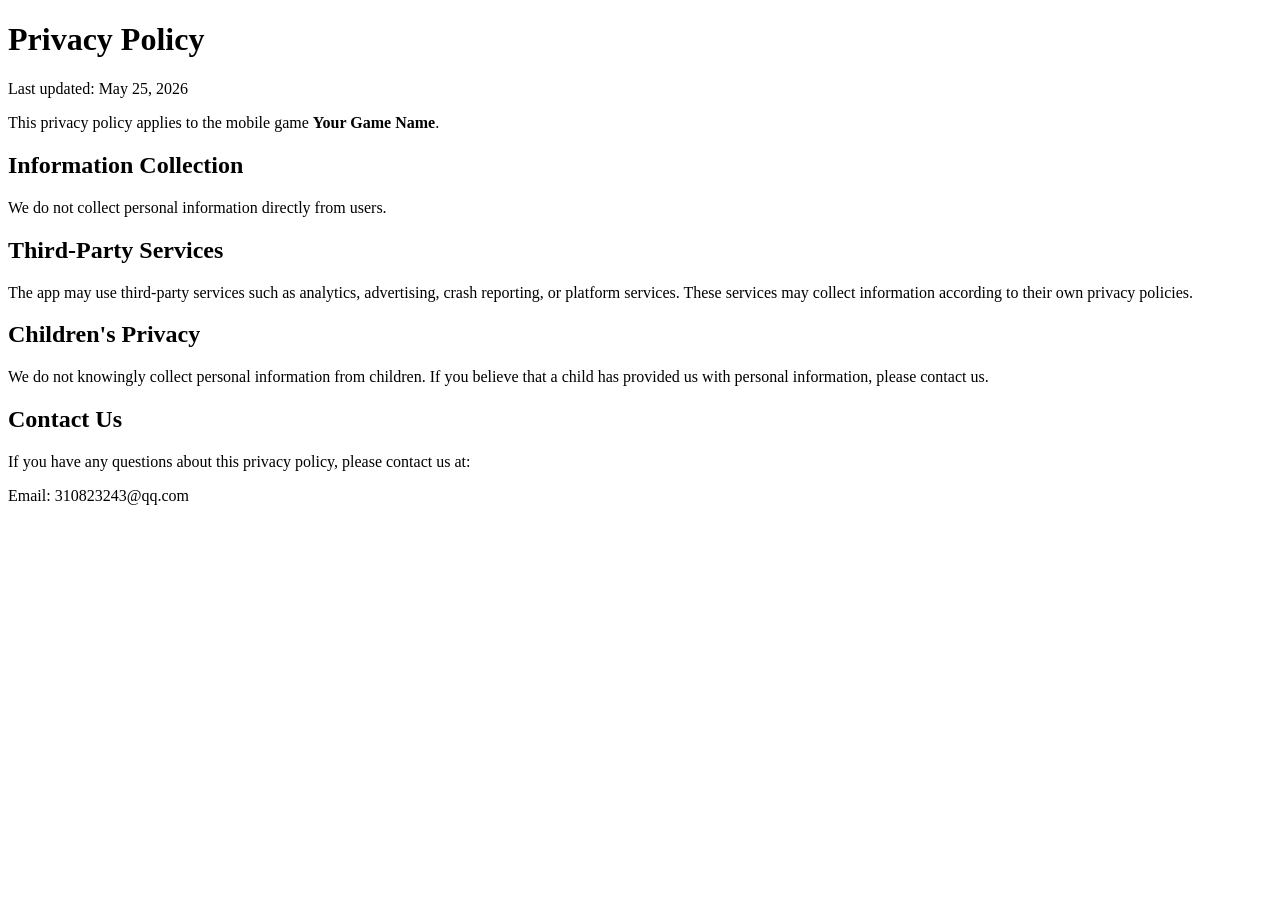
==== privacy.html @ 1fad4ace "Create privacy.html" ====
<!doctype html>
<html>
<head>
  <meta charset="utf-8">
  <title>Privacy Policy</title>
</head>
<body>
  <h1>Privacy Policy</h1>

  <p>Last updated: May 25, 2026</p>

  <p>This privacy policy applies to the mobile game <strong>Your Game Name</strong>.</p>

  <h2>Information Collection</h2>
  <p>We do not collect personal information directly from users.</p>

  <h2>Third-Party Services</h2>
  <p>The app may use third-party services such as analytics, advertising, crash reporting, or platform services. These services may collect information according to their own privacy policies.</p>

  <h2>Children's Privacy</h2>
  <p>We do not knowingly collect personal information from children. If you believe that a child has provided us with personal information, please contact us.</p>

  <h2>Contact Us</h2>
  <p>If you have any questions about this privacy policy, please contact us at:</p>
  <p>Email: 310823243@qq.com</p>
</body>
</html>
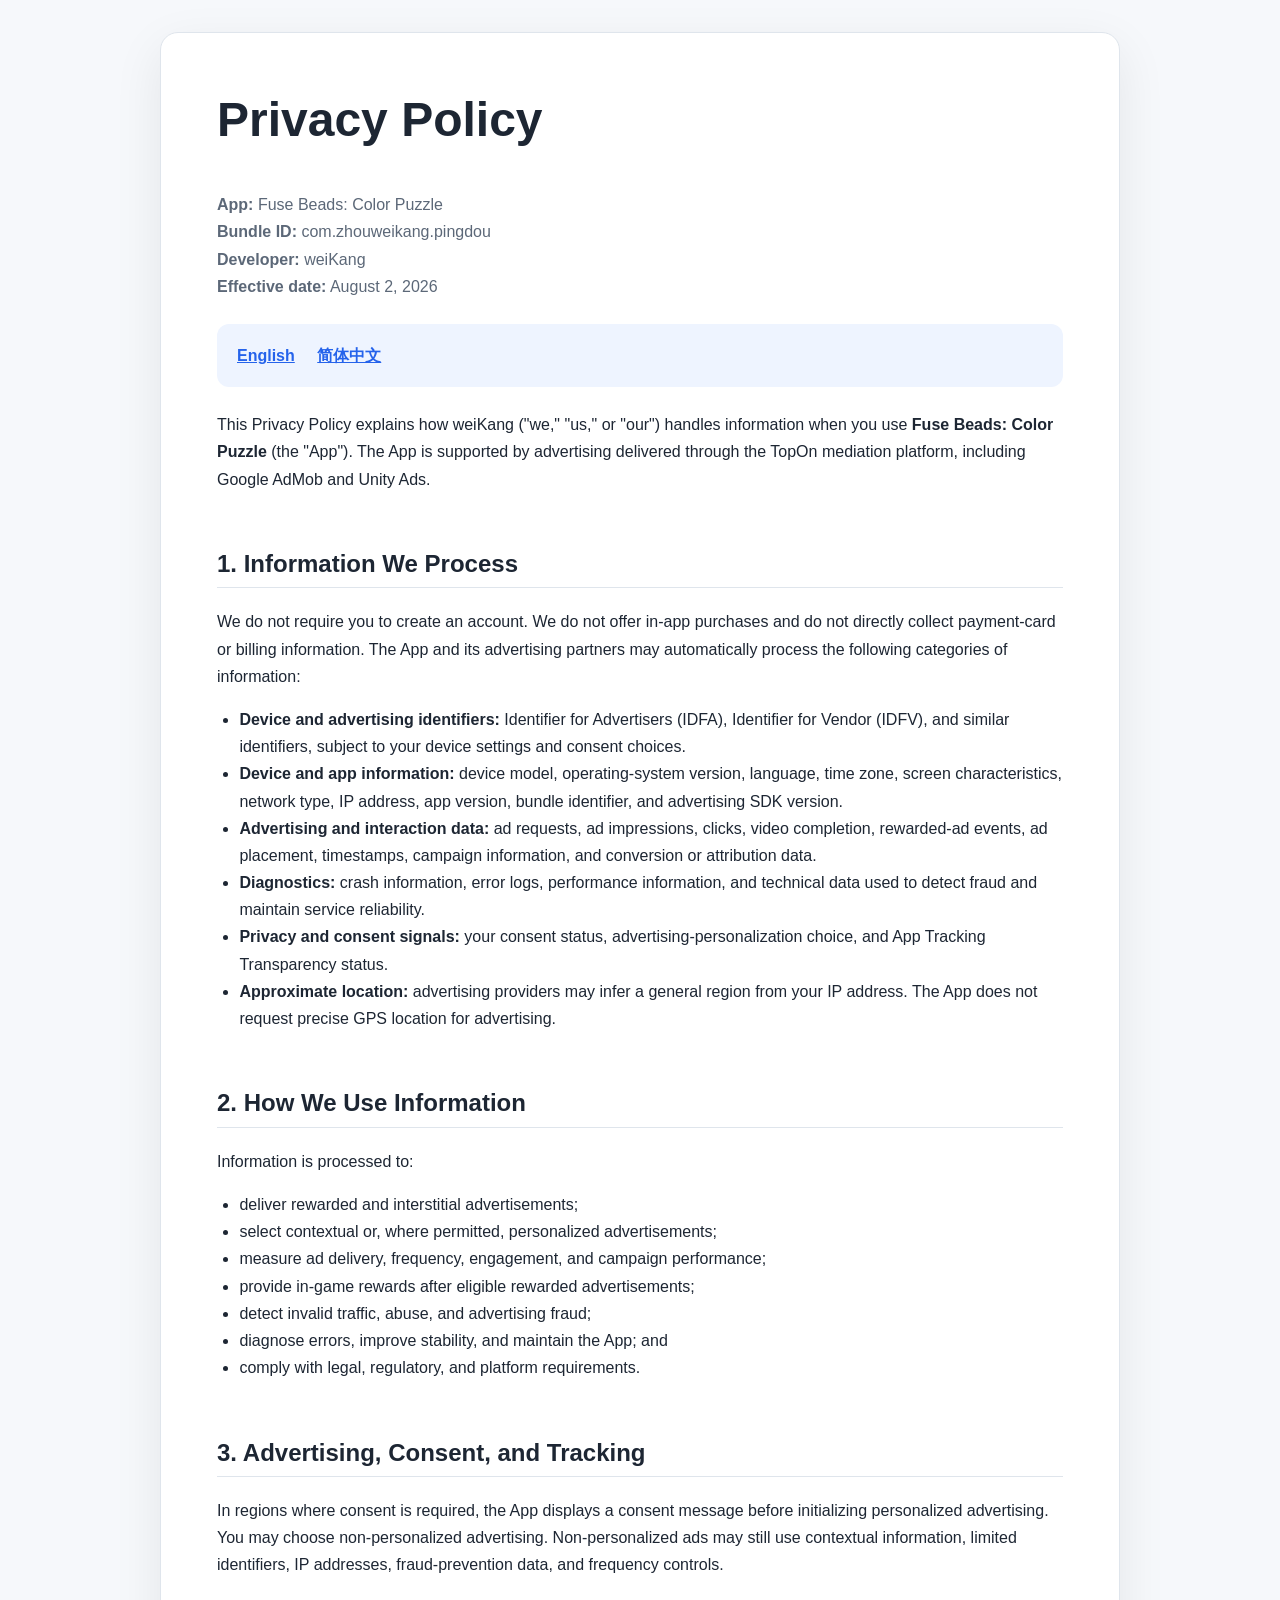
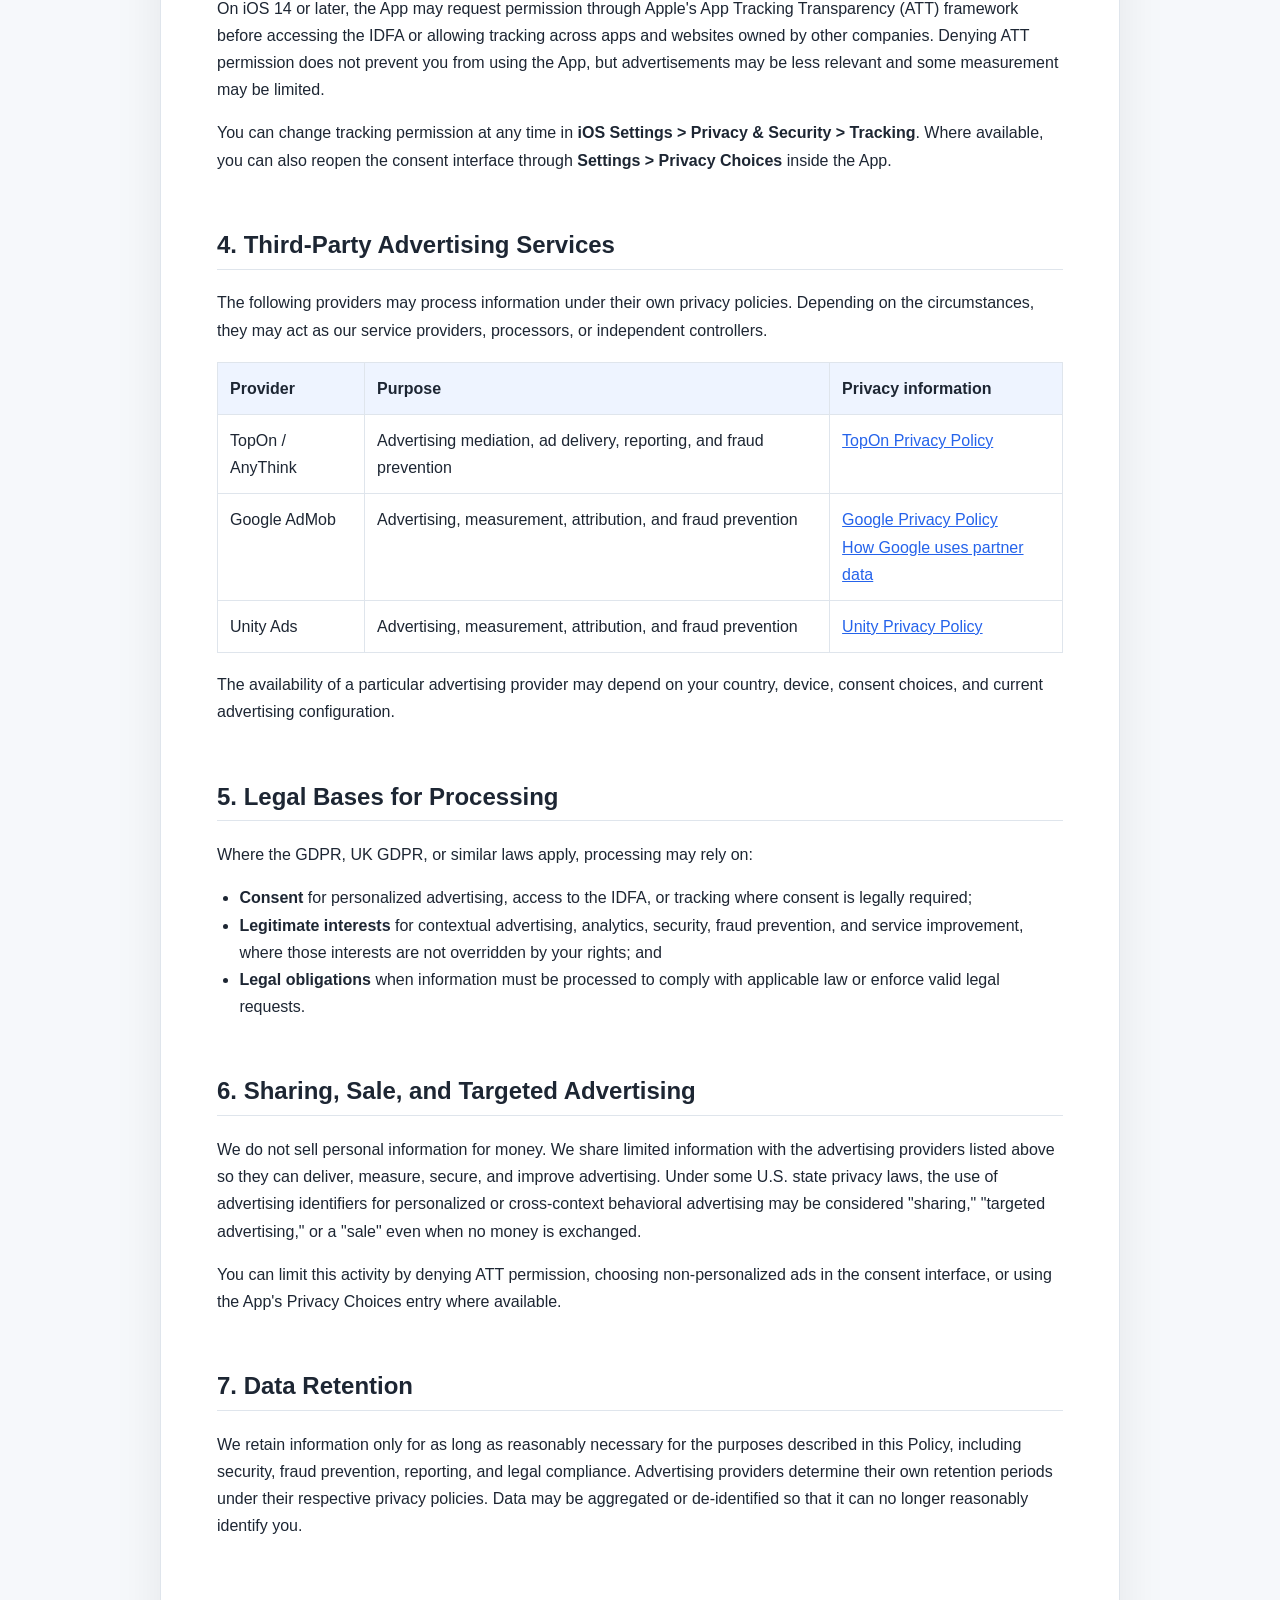
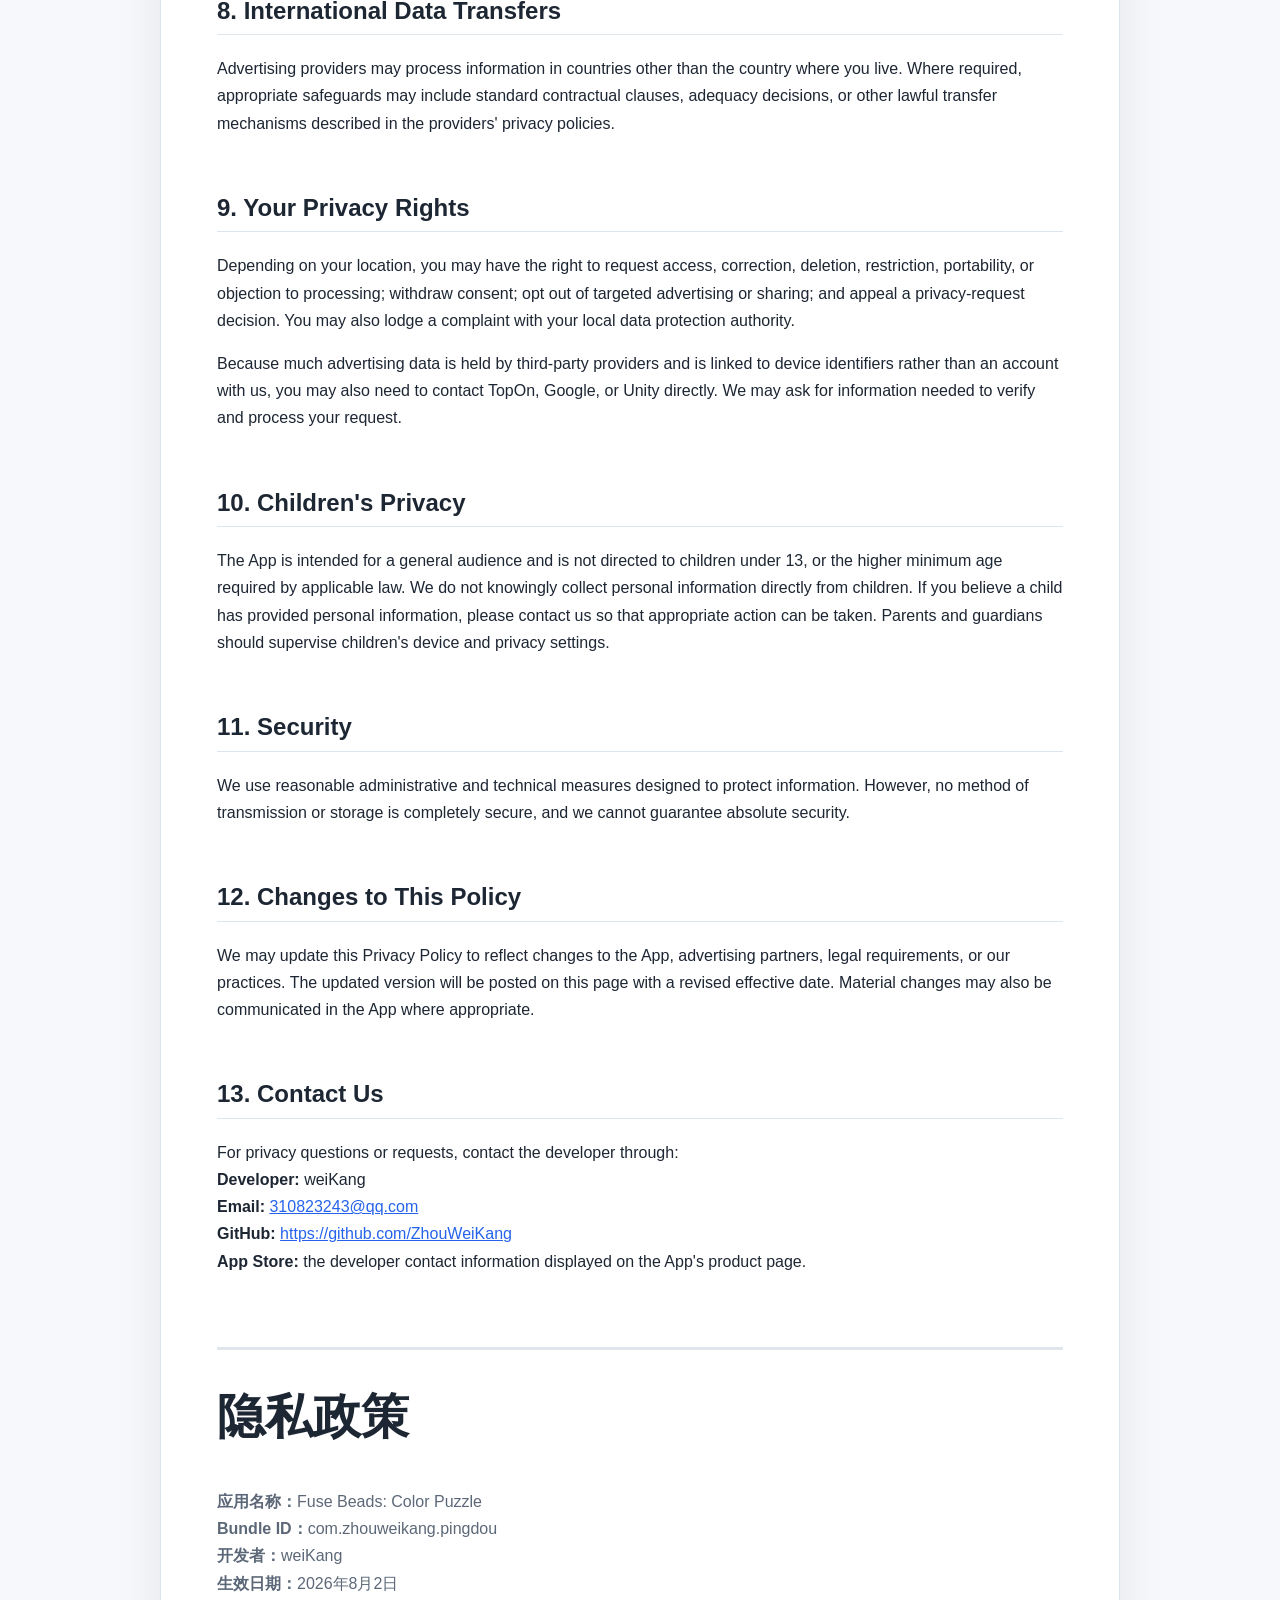
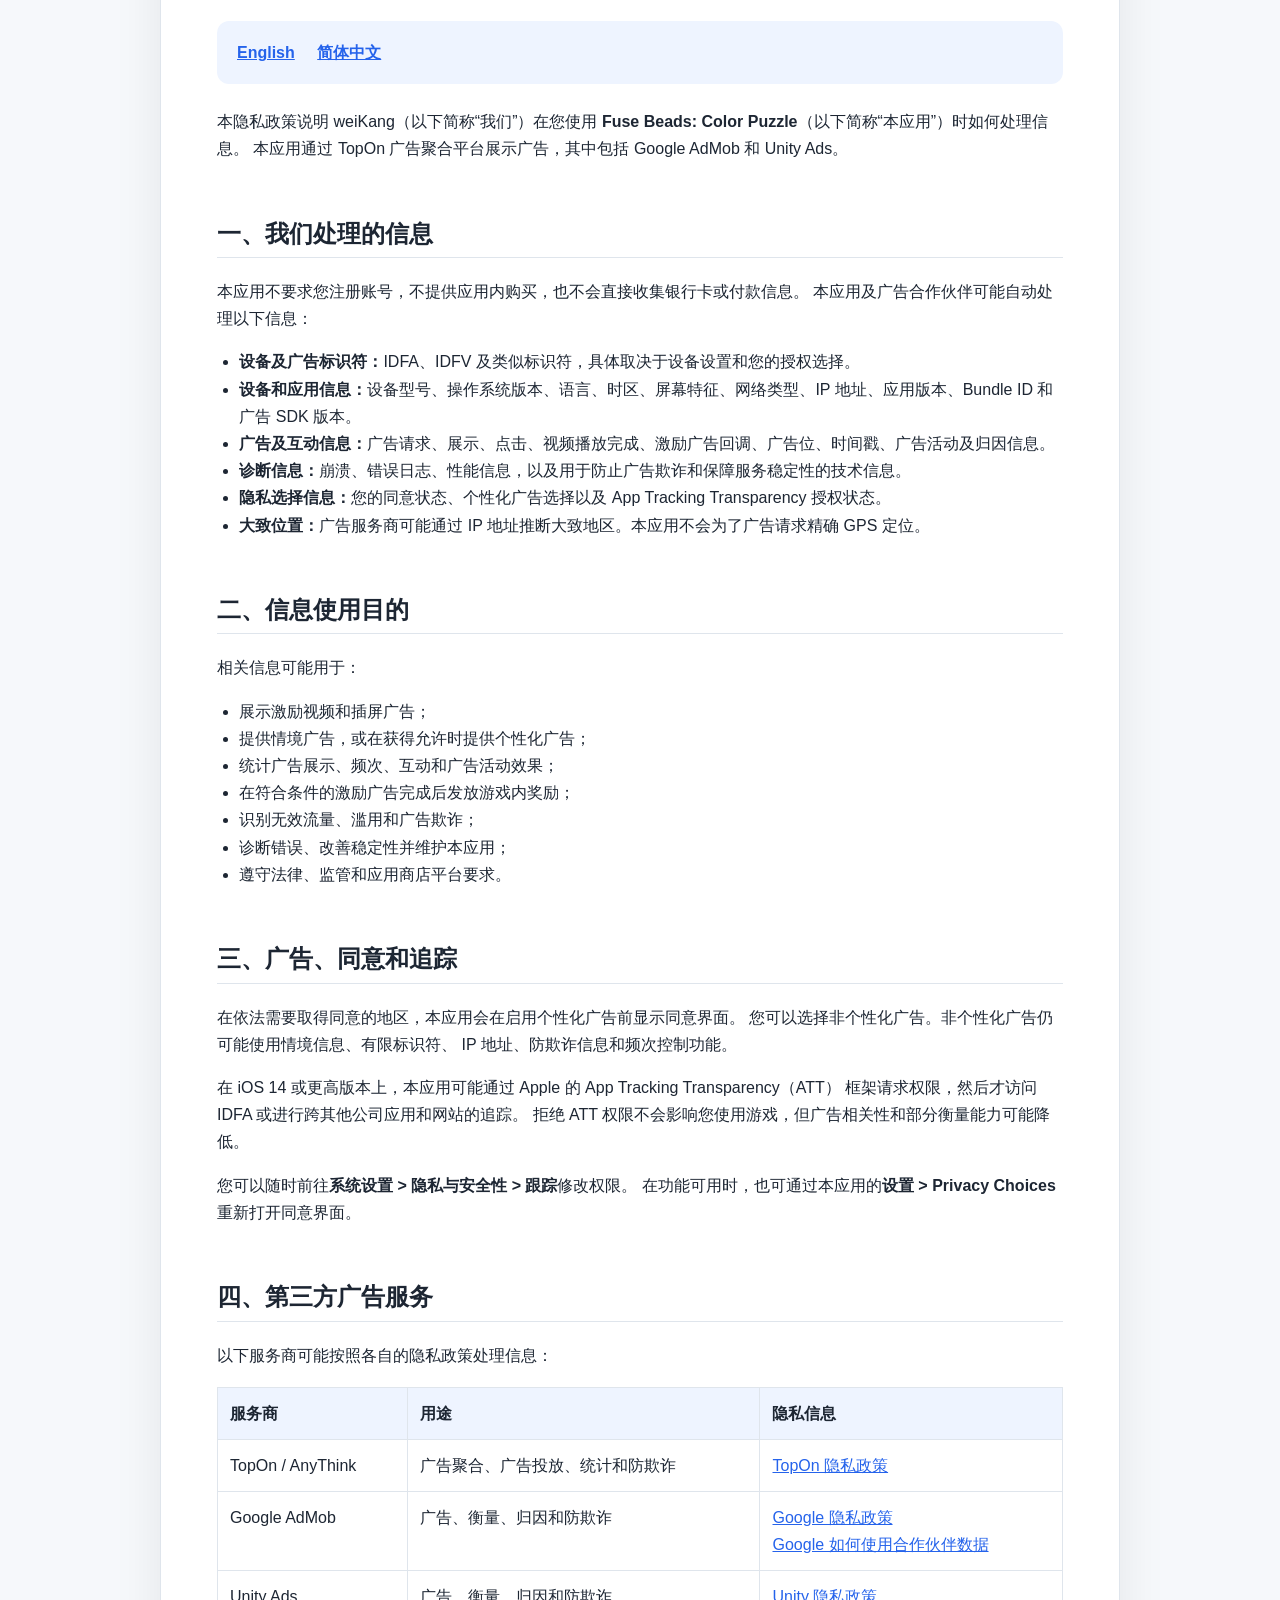
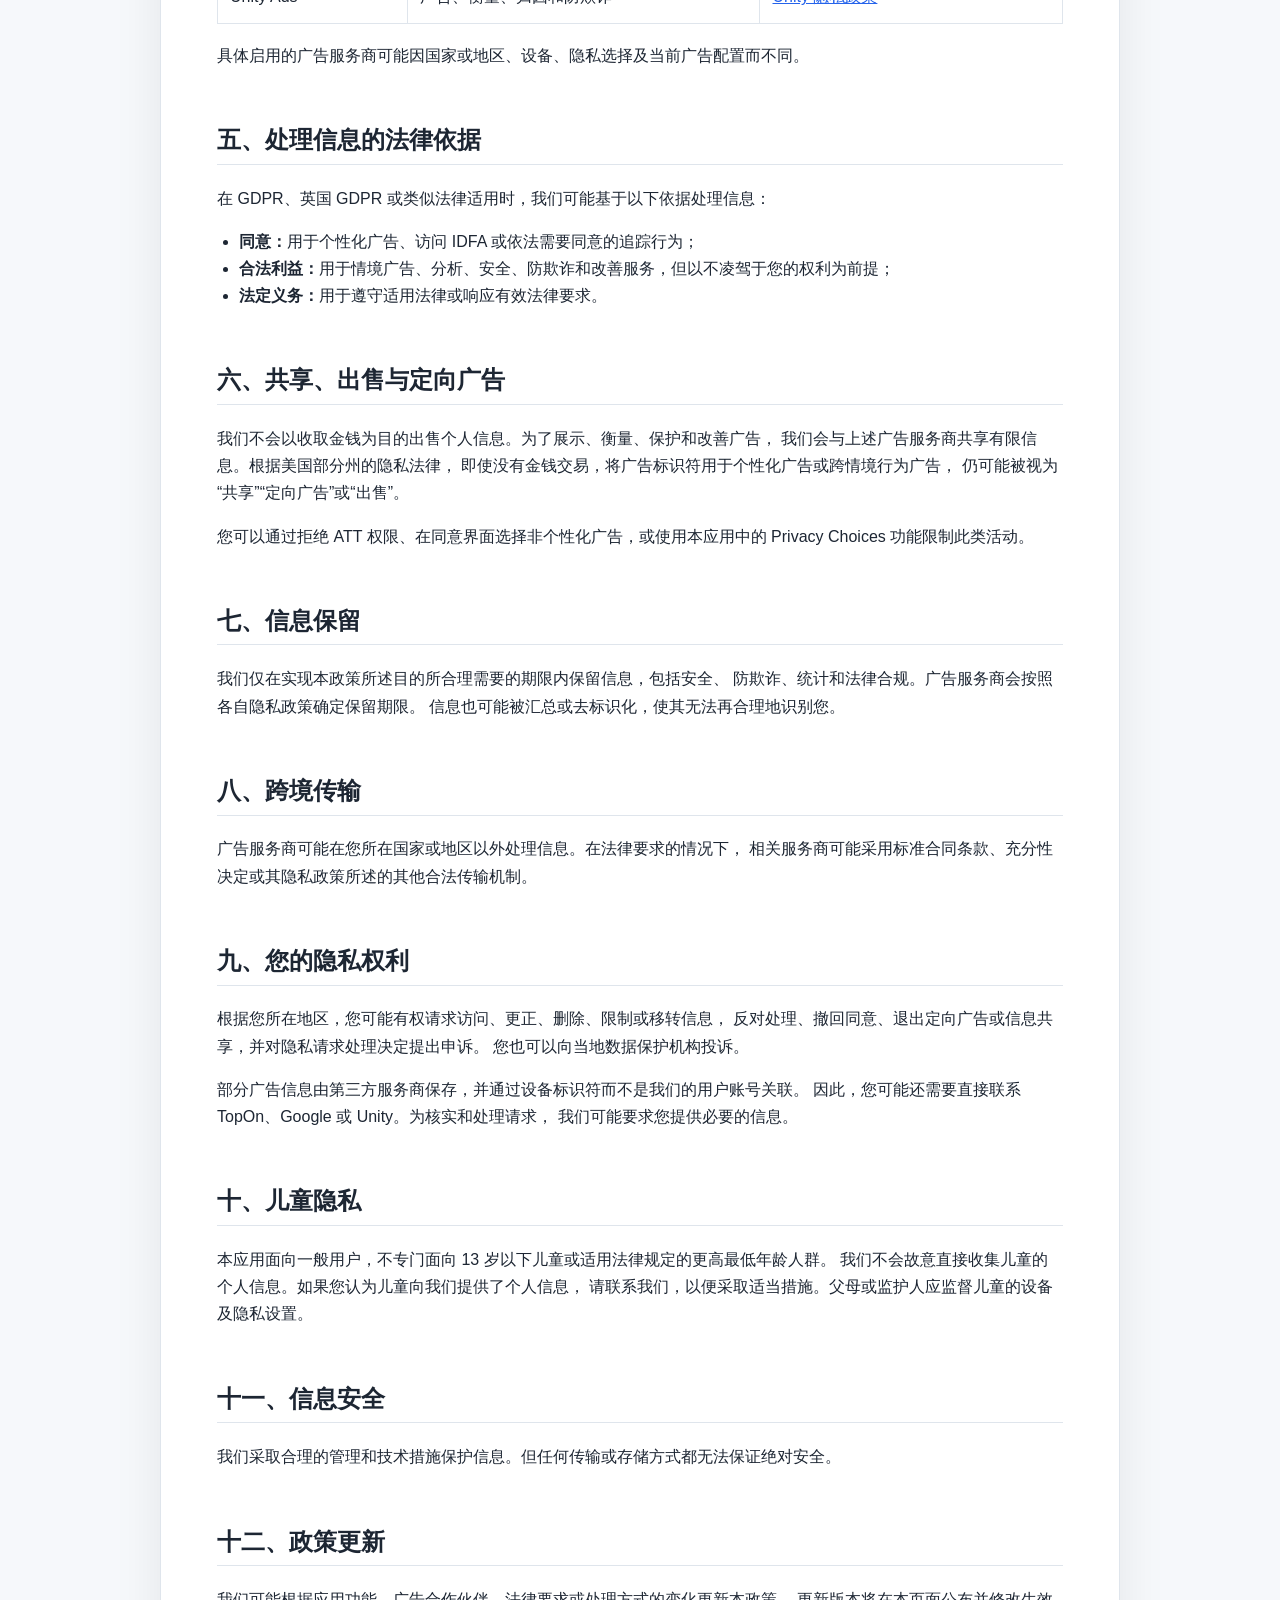
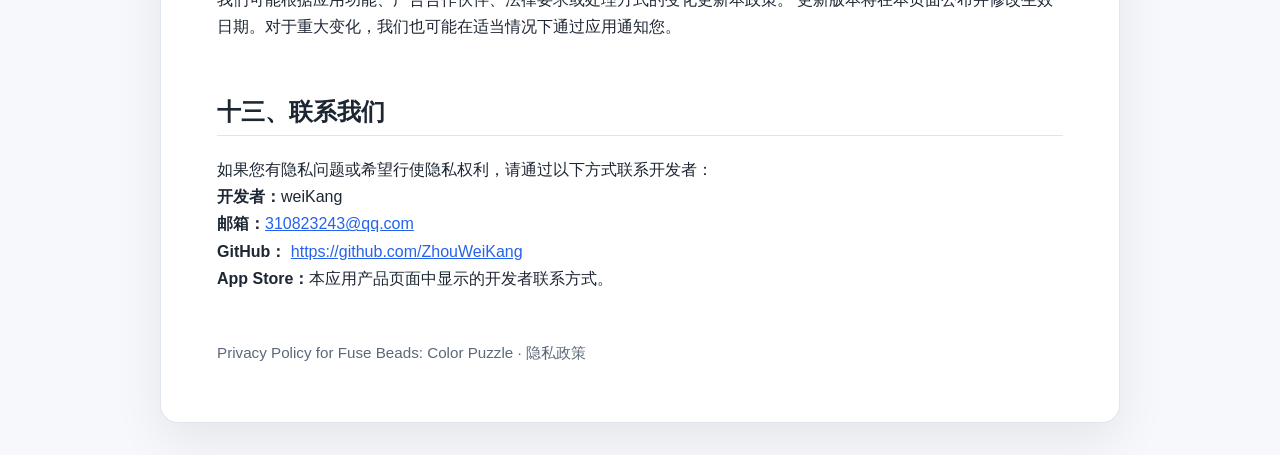
==== commit 5776ba39: "Update privacy policy for TopOn, AdMob and Unity Ads" ====
--- a/privacy.html
+++ b/privacy.html
@@ -1,27 +1,493 @@
 <!doctype html>
-<html>
+<html lang="en">
 <head>
   <meta charset="utf-8">
-  <title>Privacy Policy</title>
+  <meta name="viewport" content="width=device-width, initial-scale=1">
+  <meta name="color-scheme" content="light dark">
+  <title>Privacy Policy - Fuse Beads: Color Puzzle</title>
+  <style>
+    :root {
+      color-scheme: light dark;
+      --bg: #f6f8fb;
+      --card: #ffffff;
+      --text: #1d2633;
+      --muted: #5c6878;
+      --link: #2563eb;
+      --border: #dfe5ec;
+      --accent: #eef4ff;
+    }
+    @media (prefers-color-scheme: dark) {
+      :root {
+        --bg: #10141a;
+        --card: #171d25;
+        --text: #edf2f7;
+        --muted: #a9b4c2;
+        --link: #8ab4ff;
+        --border: #303946;
+        --accent: #1d2b43;
+      }
+    }
+    * { box-sizing: border-box; }
+    body {
+      margin: 0;
+      background: var(--bg);
+      color: var(--text);
+      font-family: -apple-system, BlinkMacSystemFont, "Segoe UI", Roboto,
+        "Helvetica Neue", Arial, "PingFang SC", "Hiragino Sans GB",
+        "Microsoft YaHei", sans-serif;
+      line-height: 1.7;
+    }
+    main {
+      width: min(960px, calc(100% - 32px));
+      margin: 32px auto;
+      padding: clamp(24px, 5vw, 56px);
+      background: var(--card);
+      border: 1px solid var(--border);
+      border-radius: 18px;
+      box-shadow: 0 16px 50px rgba(0, 0, 0, 0.08);
+    }
+    h1, h2, h3 { line-height: 1.3; }
+    h1 { margin-top: 0; font-size: clamp(2rem, 5vw, 3rem); }
+    h2 {
+      margin-top: 2.3em;
+      padding-bottom: 0.35em;
+      border-bottom: 1px solid var(--border);
+    }
+    h3 { margin-top: 1.7em; }
+    a { color: var(--link); }
+    nav, .notice {
+      margin: 24px 0;
+      padding: 18px 20px;
+      background: var(--accent);
+      border-radius: 12px;
+    }
+    nav a { margin-right: 18px; font-weight: 600; }
+    .meta { color: var(--muted); }
+    table {
+      width: 100%;
+      border-collapse: collapse;
+      margin: 18px 0;
+    }
+    th, td {
+      padding: 12px;
+      border: 1px solid var(--border);
+      text-align: left;
+      vertical-align: top;
+    }
+    th { background: var(--accent); }
+    ul { padding-left: 1.4em; }
+    .zh { margin-top: 72px; padding-top: 36px; border-top: 3px solid var(--border); }
+    footer { margin-top: 48px; color: var(--muted); font-size: 0.95rem; }
+  </style>
 </head>
 <body>
-  <h1>Privacy Policy</h1>
-
-  <p>Last updated: May 25, 2026</p>
-
-  <p>This privacy policy applies to the mobile game <strong>Your Game Name</strong>.</p>
-
-  <h2>Information Collection</h2>
-  <p>We do not collect personal information directly from users.</p>
-
-  <h2>Third-Party Services</h2>
-  <p>The app may use third-party services such as analytics, advertising, crash reporting, or platform services. These services may collect information according to their own privacy policies.</p>
-
-  <h2>Children's Privacy</h2>
-  <p>We do not knowingly collect personal information from children. If you believe that a child has provided us with personal information, please contact us.</p>
-
-  <h2>Contact Us</h2>
-  <p>If you have any questions about this privacy policy, please contact us at:</p>
-  <p>Email: 310823243@qq.com</p>
+<main>
+  <section id="english">
+    <h1>Privacy Policy</h1>
+    <p class="meta">
+      <strong>App:</strong> Fuse Beads: Color Puzzle<br>
+      <strong>Bundle ID:</strong> com.zhouweikang.pingdou<br>
+      <strong>Developer:</strong> weiKang<br>
+      <strong>Effective date:</strong> August 2, 2026
+    </p>
+
+    <nav aria-label="Language navigation">
+      <a href="#english">English</a>
+      <a href="#chinese">简体中文</a>
+    </nav>
+
+    <p>
+      This Privacy Policy explains how weiKang ("we," "us," or "our") handles
+      information when you use <strong>Fuse Beads: Color Puzzle</strong> (the
+      "App"). The App is supported by advertising delivered through the TopOn
+      mediation platform, including Google AdMob and Unity Ads.
+    </p>
+
+    <h2>1. Information We Process</h2>
+    <p>
+      We do not require you to create an account. We do not offer in-app
+      purchases and do not directly collect payment-card or billing information.
+      The App and its advertising partners may automatically process the following
+      categories of information:
+    </p>
+    <ul>
+      <li>
+        <strong>Device and advertising identifiers:</strong> Identifier for
+        Advertisers (IDFA), Identifier for Vendor (IDFV), and similar identifiers,
+        subject to your device settings and consent choices.
+      </li>
+      <li>
+        <strong>Device and app information:</strong> device model, operating-system
+        version, language, time zone, screen characteristics, network type, IP
+        address, app version, bundle identifier, and advertising SDK version.
+      </li>
+      <li>
+        <strong>Advertising and interaction data:</strong> ad requests, ad
+        impressions, clicks, video completion, rewarded-ad events, ad placement,
+        timestamps, campaign information, and conversion or attribution data.
+      </li>
+      <li>
+        <strong>Diagnostics:</strong> crash information, error logs, performance
+        information, and technical data used to detect fraud and maintain service
+        reliability.
+      </li>
+      <li>
+        <strong>Privacy and consent signals:</strong> your consent status,
+        advertising-personalization choice, and App Tracking Transparency status.
+      </li>
+      <li>
+        <strong>Approximate location:</strong> advertising providers may infer a
+        general region from your IP address. The App does not request precise GPS
+        location for advertising.
+      </li>
+    </ul>
+
+    <h2>2. How We Use Information</h2>
+    <p>Information is processed to:</p>
+    <ul>
+      <li>deliver rewarded and interstitial advertisements;</li>
+      <li>select contextual or, where permitted, personalized advertisements;</li>
+      <li>measure ad delivery, frequency, engagement, and campaign performance;</li>
+      <li>provide in-game rewards after eligible rewarded advertisements;</li>
+      <li>detect invalid traffic, abuse, and advertising fraud;</li>
+      <li>diagnose errors, improve stability, and maintain the App; and</li>
+      <li>comply with legal, regulatory, and platform requirements.</li>
+    </ul>
+
+    <h2>3. Advertising, Consent, and Tracking</h2>
+    <p>
+      In regions where consent is required, the App displays a consent message
+      before initializing personalized advertising. You may choose non-personalized
+      advertising. Non-personalized ads may still use contextual information,
+      limited identifiers, IP addresses, fraud-prevention data, and frequency
+      controls.
+    </p>
+    <p>
+      On iOS 14 or later, the App may request permission through Apple's App
+      Tracking Transparency (ATT) framework before accessing the IDFA or allowing
+      tracking across apps and websites owned by other companies. Denying ATT
+      permission does not prevent you from using the App, but advertisements may
+      be less relevant and some measurement may be limited.
+    </p>
+    <p>
+      You can change tracking permission at any time in
+      <strong>iOS Settings &gt; Privacy &amp; Security &gt; Tracking</strong>. Where
+      available, you can also reopen the consent interface through
+      <strong>Settings &gt; Privacy Choices</strong> inside the App.
+    </p>
+
+    <h2>4. Third-Party Advertising Services</h2>
+    <p>
+      The following providers may process information under their own privacy
+      policies. Depending on the circumstances, they may act as our service
+      providers, processors, or independent controllers.
+    </p>
+    <table>
+      <thead>
+        <tr>
+          <th>Provider</th>
+          <th>Purpose</th>
+          <th>Privacy information</th>
+        </tr>
+      </thead>
+      <tbody>
+        <tr>
+          <td>TopOn / AnyThink</td>
+          <td>Advertising mediation, ad delivery, reporting, and fraud prevention</td>
+          <td><a href="https://www.toponad.com/privacy-policy" rel="noopener noreferrer">TopOn Privacy Policy</a></td>
+        </tr>
+        <tr>
+          <td>Google AdMob</td>
+          <td>Advertising, measurement, attribution, and fraud prevention</td>
+          <td>
+            <a href="https://policies.google.com/privacy" rel="noopener noreferrer">Google Privacy Policy</a><br>
+            <a href="https://policies.google.com/technologies/partner-sites" rel="noopener noreferrer">How Google uses partner data</a>
+          </td>
+        </tr>
+        <tr>
+          <td>Unity Ads</td>
+          <td>Advertising, measurement, attribution, and fraud prevention</td>
+          <td><a href="https://unity.com/legal/privacy-policy" rel="noopener noreferrer">Unity Privacy Policy</a></td>
+        </tr>
+      </tbody>
+    </table>
+    <p>
+      The availability of a particular advertising provider may depend on your
+      country, device, consent choices, and current advertising configuration.
+    </p>
+
+    <h2>5. Legal Bases for Processing</h2>
+    <p>
+      Where the GDPR, UK GDPR, or similar laws apply, processing may rely on:
+    </p>
+    <ul>
+      <li>
+        <strong>Consent</strong> for personalized advertising, access to the IDFA,
+        or tracking where consent is legally required;
+      </li>
+      <li>
+        <strong>Legitimate interests</strong> for contextual advertising,
+        analytics, security, fraud prevention, and service improvement, where those
+        interests are not overridden by your rights; and
+      </li>
+      <li>
+        <strong>Legal obligations</strong> when information must be processed to
+        comply with applicable law or enforce valid legal requests.
+      </li>
+    </ul>
+
+    <h2>6. Sharing, Sale, and Targeted Advertising</h2>
+    <p>
+      We do not sell personal information for money. We share limited information
+      with the advertising providers listed above so they can deliver, measure,
+      secure, and improve advertising. Under some U.S. state privacy laws, the use
+      of advertising identifiers for personalized or cross-context behavioral
+      advertising may be considered "sharing," "targeted advertising," or a
+      "sale" even when no money is exchanged.
+    </p>
+    <p>
+      You can limit this activity by denying ATT permission, choosing
+      non-personalized ads in the consent interface, or using the App's Privacy
+      Choices entry where available.
+    </p>
+
+    <h2>7. Data Retention</h2>
+    <p>
+      We retain information only for as long as reasonably necessary for the
+      purposes described in this Policy, including security, fraud prevention,
+      reporting, and legal compliance. Advertising providers determine their own
+      retention periods under their respective privacy policies. Data may be
+      aggregated or de-identified so that it can no longer reasonably identify
+      you.
+    </p>
+
+    <h2>8. International Data Transfers</h2>
+    <p>
+      Advertising providers may process information in countries other than the
+      country where you live. Where required, appropriate safeguards may include
+      standard contractual clauses, adequacy decisions, or other lawful transfer
+      mechanisms described in the providers' privacy policies.
+    </p>
+
+    <h2>9. Your Privacy Rights</h2>
+    <p>
+      Depending on your location, you may have the right to request access,
+      correction, deletion, restriction, portability, or objection to processing;
+      withdraw consent; opt out of targeted advertising or sharing; and appeal a
+      privacy-request decision. You may also lodge a complaint with your local data
+      protection authority.
+    </p>
+    <p>
+      Because much advertising data is held by third-party providers and is linked
+      to device identifiers rather than an account with us, you may also need to
+      contact TopOn, Google, or Unity directly. We may ask for information needed
+      to verify and process your request.
+    </p>
+
+    <h2>10. Children's Privacy</h2>
+    <p>
+      The App is intended for a general audience and is not directed to children
+      under 13, or the higher minimum age required by applicable law. We do not
+      knowingly collect personal information directly from children. If you
+      believe a child has provided personal information, please contact us so that
+      appropriate action can be taken. Parents and guardians should supervise
+      children's device and privacy settings.
+    </p>
+
+    <h2>11. Security</h2>
+    <p>
+      We use reasonable administrative and technical measures designed to protect
+      information. However, no method of transmission or storage is completely
+      secure, and we cannot guarantee absolute security.
+    </p>
+
+    <h2>12. Changes to This Policy</h2>
+    <p>
+      We may update this Privacy Policy to reflect changes to the App, advertising
+      partners, legal requirements, or our practices. The updated version will be
+      posted on this page with a revised effective date. Material changes may also
+      be communicated in the App where appropriate.
+    </p>
+
+    <h2>13. Contact Us</h2>
+    <p>
+      For privacy questions or requests, contact the developer through:<br>
+      <strong>Developer:</strong> weiKang<br>
+      <strong>Email:</strong> <a href="mailto:310823243@qq.com">310823243@qq.com</a><br>
+      <strong>GitHub:</strong>
+      <a href="https://github.com/ZhouWeiKang" rel="noopener noreferrer">https://github.com/ZhouWeiKang</a><br>
+      <strong>App Store:</strong> the developer contact information displayed on the App's product page.
+    </p>
+  </section>
+
+  <section id="chinese" class="zh" lang="zh-CN">
+    <h1>隐私政策</h1>
+    <p class="meta">
+      <strong>应用名称：</strong>Fuse Beads: Color Puzzle<br>
+      <strong>Bundle ID：</strong>com.zhouweikang.pingdou<br>
+      <strong>开发者：</strong>weiKang<br>
+      <strong>生效日期：</strong>2026年8月2日
+    </p>
+
+    <nav aria-label="语言导航">
+      <a href="#english">English</a>
+      <a href="#chinese">简体中文</a>
+    </nav>
+
+    <p>
+      本隐私政策说明 weiKang（以下简称“我们”）在您使用
+      <strong>Fuse Beads: Color Puzzle</strong>（以下简称“本应用”）时如何处理信息。
+      本应用通过 TopOn 广告聚合平台展示广告，其中包括 Google AdMob 和 Unity Ads。
+    </p>
+
+    <h2>一、我们处理的信息</h2>
+    <p>
+      本应用不要求您注册账号，不提供应用内购买，也不会直接收集银行卡或付款信息。
+      本应用及广告合作伙伴可能自动处理以下信息：
+    </p>
+    <ul>
+      <li><strong>设备及广告标识符：</strong>IDFA、IDFV 及类似标识符，具体取决于设备设置和您的授权选择。</li>
+      <li><strong>设备和应用信息：</strong>设备型号、操作系统版本、语言、时区、屏幕特征、网络类型、IP 地址、应用版本、Bundle ID 和广告 SDK 版本。</li>
+      <li><strong>广告及互动信息：</strong>广告请求、展示、点击、视频播放完成、激励广告回调、广告位、时间戳、广告活动及归因信息。</li>
+      <li><strong>诊断信息：</strong>崩溃、错误日志、性能信息，以及用于防止广告欺诈和保障服务稳定性的技术信息。</li>
+      <li><strong>隐私选择信息：</strong>您的同意状态、个性化广告选择以及 App Tracking Transparency 授权状态。</li>
+      <li><strong>大致位置：</strong>广告服务商可能通过 IP 地址推断大致地区。本应用不会为了广告请求精确 GPS 定位。</li>
+    </ul>
+
+    <h2>二、信息使用目的</h2>
+    <p>相关信息可能用于：</p>
+    <ul>
+      <li>展示激励视频和插屏广告；</li>
+      <li>提供情境广告，或在获得允许时提供个性化广告；</li>
+      <li>统计广告展示、频次、互动和广告活动效果；</li>
+      <li>在符合条件的激励广告完成后发放游戏内奖励；</li>
+      <li>识别无效流量、滥用和广告欺诈；</li>
+      <li>诊断错误、改善稳定性并维护本应用；</li>
+      <li>遵守法律、监管和应用商店平台要求。</li>
+    </ul>
+
+    <h2>三、广告、同意和追踪</h2>
+    <p>
+      在依法需要取得同意的地区，本应用会在启用个性化广告前显示同意界面。
+      您可以选择非个性化广告。非个性化广告仍可能使用情境信息、有限标识符、
+      IP 地址、防欺诈信息和频次控制功能。
+    </p>
+    <p>
+      在 iOS 14 或更高版本上，本应用可能通过 Apple 的 App Tracking Transparency（ATT）
+      框架请求权限，然后才访问 IDFA 或进行跨其他公司应用和网站的追踪。
+      拒绝 ATT 权限不会影响您使用游戏，但广告相关性和部分衡量能力可能降低。
+    </p>
+    <p>
+      您可以随时前往<strong>系统设置 &gt; 隐私与安全性 &gt; 跟踪</strong>修改权限。
+      在功能可用时，也可通过本应用的<strong>设置 &gt; Privacy Choices</strong>重新打开同意界面。
+    </p>
+
+    <h2>四、第三方广告服务</h2>
+    <p>以下服务商可能按照各自的隐私政策处理信息：</p>
+    <table>
+      <thead>
+        <tr><th>服务商</th><th>用途</th><th>隐私信息</th></tr>
+      </thead>
+      <tbody>
+        <tr>
+          <td>TopOn / AnyThink</td>
+          <td>广告聚合、广告投放、统计和防欺诈</td>
+          <td><a href="https://www.toponad.com/privacy-policy" rel="noopener noreferrer">TopOn 隐私政策</a></td>
+        </tr>
+        <tr>
+          <td>Google AdMob</td>
+          <td>广告、衡量、归因和防欺诈</td>
+          <td>
+            <a href="https://policies.google.com/privacy" rel="noopener noreferrer">Google 隐私政策</a><br>
+            <a href="https://policies.google.com/technologies/partner-sites" rel="noopener noreferrer">Google 如何使用合作伙伴数据</a>
+          </td>
+        </tr>
+        <tr>
+          <td>Unity Ads</td>
+          <td>广告、衡量、归因和防欺诈</td>
+          <td><a href="https://unity.com/legal/privacy-policy" rel="noopener noreferrer">Unity 隐私政策</a></td>
+        </tr>
+      </tbody>
+    </table>
+    <p>具体启用的广告服务商可能因国家或地区、设备、隐私选择及当前广告配置而不同。</p>
+
+    <h2>五、处理信息的法律依据</h2>
+    <p>在 GDPR、英国 GDPR 或类似法律适用时，我们可能基于以下依据处理信息：</p>
+    <ul>
+      <li><strong>同意：</strong>用于个性化广告、访问 IDFA 或依法需要同意的追踪行为；</li>
+      <li><strong>合法利益：</strong>用于情境广告、分析、安全、防欺诈和改善服务，但以不凌驾于您的权利为前提；</li>
+      <li><strong>法定义务：</strong>用于遵守适用法律或响应有效法律要求。</li>
+    </ul>
+
+    <h2>六、共享、出售与定向广告</h2>
+    <p>
+      我们不会以收取金钱为目的出售个人信息。为了展示、衡量、保护和改善广告，
+      我们会与上述广告服务商共享有限信息。根据美国部分州的隐私法律，
+      即使没有金钱交易，将广告标识符用于个性化广告或跨情境行为广告，
+      仍可能被视为“共享”“定向广告”或“出售”。
+    </p>
+    <p>
+      您可以通过拒绝 ATT 权限、在同意界面选择非个性化广告，或使用本应用中的
+      Privacy Choices 功能限制此类活动。
+    </p>
+
+    <h2>七、信息保留</h2>
+    <p>
+      我们仅在实现本政策所述目的所合理需要的期限内保留信息，包括安全、
+      防欺诈、统计和法律合规。广告服务商会按照各自隐私政策确定保留期限。
+      信息也可能被汇总或去标识化，使其无法再合理地识别您。
+    </p>
+
+    <h2>八、跨境传输</h2>
+    <p>
+      广告服务商可能在您所在国家或地区以外处理信息。在法律要求的情况下，
+      相关服务商可能采用标准合同条款、充分性决定或其隐私政策所述的其他合法传输机制。
+    </p>
+
+    <h2>九、您的隐私权利</h2>
+    <p>
+      根据您所在地区，您可能有权请求访问、更正、删除、限制或移转信息，
+      反对处理、撤回同意、退出定向广告或信息共享，并对隐私请求处理决定提出申诉。
+      您也可以向当地数据保护机构投诉。
+    </p>
+    <p>
+      部分广告信息由第三方服务商保存，并通过设备标识符而不是我们的用户账号关联。
+      因此，您可能还需要直接联系 TopOn、Google 或 Unity。为核实和处理请求，
+      我们可能要求您提供必要的信息。
+    </p>
+
+    <h2>十、儿童隐私</h2>
+    <p>
+      本应用面向一般用户，不专门面向 13 岁以下儿童或适用法律规定的更高最低年龄人群。
+      我们不会故意直接收集儿童的个人信息。如果您认为儿童向我们提供了个人信息，
+      请联系我们，以便采取适当措施。父母或监护人应监督儿童的设备及隐私设置。
+    </p>
+
+    <h2>十一、信息安全</h2>
+    <p>
+      我们采取合理的管理和技术措施保护信息。但任何传输或存储方式都无法保证绝对安全。
+    </p>
+
+    <h2>十二、政策更新</h2>
+    <p>
+      我们可能根据应用功能、广告合作伙伴、法律要求或处理方式的变化更新本政策。
+      更新版本将在本页面公布并修改生效日期。对于重大变化，我们也可能在适当情况下通过应用通知您。
+    </p>
+
+    <h2>十三、联系我们</h2>
+    <p>
+      如果您有隐私问题或希望行使隐私权利，请通过以下方式联系开发者：<br>
+      <strong>开发者：</strong>weiKang<br>
+      <strong>邮箱：</strong><a href="mailto:310823243@qq.com">310823243@qq.com</a><br>
+      <strong>GitHub：</strong>
+      <a href="https://github.com/ZhouWeiKang" rel="noopener noreferrer">https://github.com/ZhouWeiKang</a><br>
+      <strong>App Store：</strong>本应用产品页面中显示的开发者联系方式。
+    </p>
+  </section>
+
+  <footer>
+    Privacy Policy for Fuse Beads: Color Puzzle · 隐私政策
+  </footer>
+</main>
 </body>
 </html>
